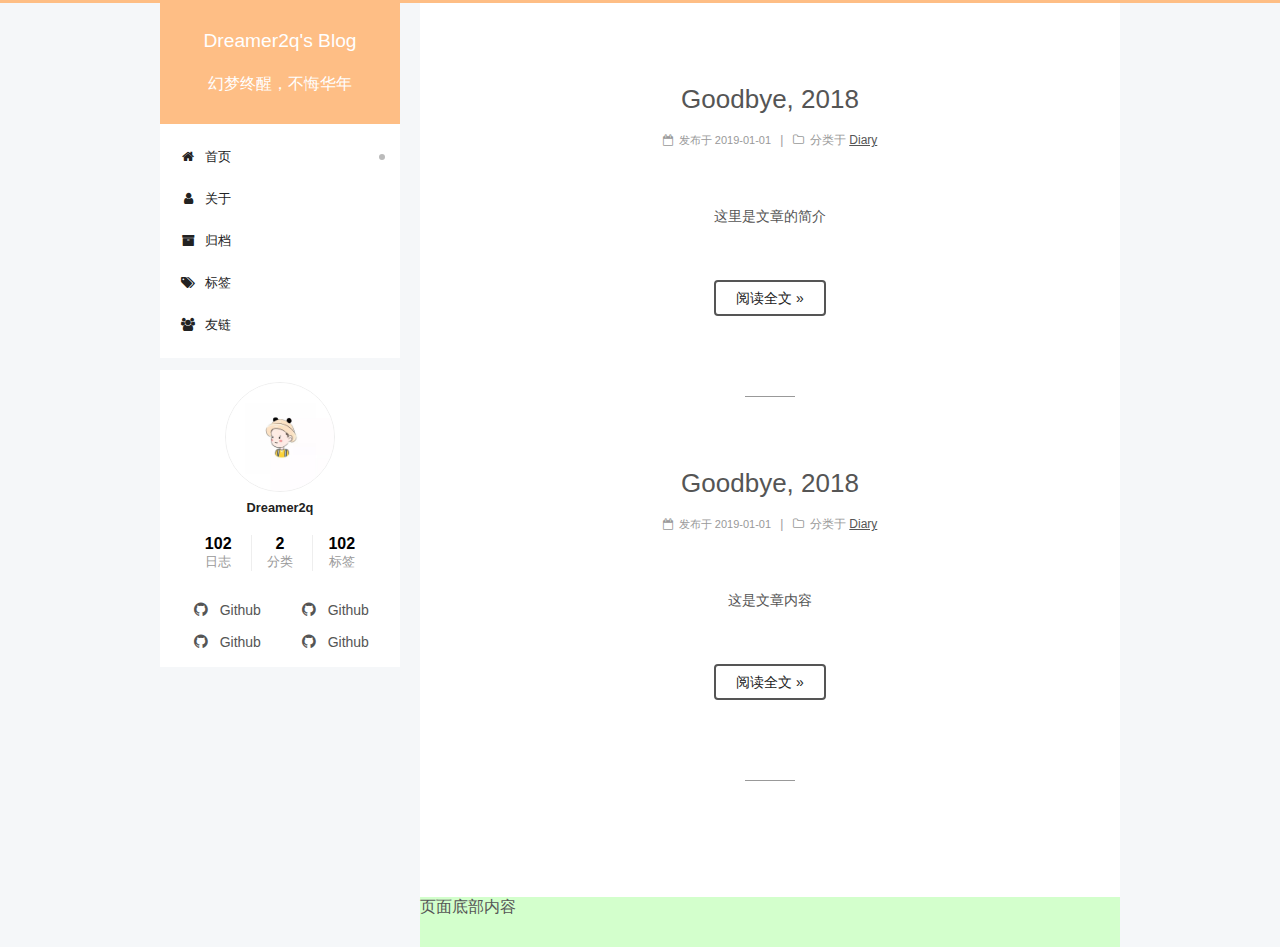
==== index.html @ f7cad0e8 "update" ====
<!DOCTYPE html>
<html lang="en">

<head>
    <meta charset="UTF-8">
    <meta name="viewport" content="width=device-width, initial-scale=1.0">
    <title>Dreamer2q's Blog</title>
    <link rel="stylesheet" href="css/main.css">
    <!-- <script src="https://kit.fontawesome.com/f183f2077d.js" crossorigin="anonymous"></script> -->
    <link href="https://cdn.jsdelivr.net/npm/font-awesome@4.7.0/css/font-awesome.min.css" rel="stylesheet"
        type="text/css">
</head>

<body>
    <div class="headerband"></div>
    <header id="header">
        <div class="header-inner">
            <div class="logo">
                <span>Dreamer2q's Blog</span>
                <p>幻梦终醒，不悔华年</p>
            </div>
            <div class="menu">
                <li class="menu-item-active"><a href="#"><i class="fa fa-fw fa-home"></i>首页</a></li>
                <li><a href="#"><i class="fa fa-fw fa-user"></i>关于</a></li>
                <li><a href="#"><i class="fa fa-fw fa-archive"></i>归档</a></li>
                <li><a href="#"><i class="fa fa-fw fa-tags"></i>标签</a></li>
                <li><a href="#"><i class="fa fa-fw fa-users"></i>友链</a></li>
            </div>
            <div id="person-bar">
                <img class="site-author-avatar" src="assets/avatar.jpg" alt="Dreamer2q" srcset="">
                <p class="site-author-name">Dreamer2q</p>
                <nav class="site-state">
                    <div class="site-state-item">
                        <a href="#">
                            <span class="site-state-item-count">102</span>
                            <span class="site-state-item-name">日志</span>
                        </a>
                    </div>
                    <div class="site-state-item">
                        <a href="#">
                            <span class="site-state-item-count">2</span>
                            <span class="site-state-item-name">分类</span>
                        </a>
                    </div>
                    <div class="site-state-item">
                        <a href="#">
                            <span class="site-state-item-count">102</span>
                            <span class="site-state-item-name">标签</span>
                        </a>
                    </div>
                </nav>
                <div class="site-author-link">
                    <span class="site-author-link-item">
                        <a href="#"><i class="fa fa-fw fa-github"></i>Github</a>
                    </span>
                    <span class="site-author-link-item">
                        <a href="#"><i class="fa fa-fw fa-github"></i>Github</a>
                    </span>
                    <span class="site-author-link-item">
                        <a href="#"><i class="fa fa-fw fa-github"></i>Github</a>
                    </span>
                    <span class="site-author-link-item">
                        <a href="#"><i class="fa fa-fw fa-github"></i>Github</a>
                    </span>
                </div>
            </div>
        </div>
    </header>

    <main id="main">
        <div class="main-inner">
            <section id="posts">
                <article class="post">
                    <div class="post-header">
                        <h1 class="post-title">
                            <a class="post-title-link" href="#">Goodbye, 2018</a>
                        </h1>
                        <div class="post-meta">
                            <span class="post-time">
                                <span class="post-meta-item-icon">
                                    <i class="fa fa-calendar-o"></i>
                                </span>
                                <span class="post-meta-item-text">发布于</span>
                                <span class="post-meta-item-time">2019-01-01</span>
                            </span>
                            <span class="post-category">
                                <span class="post-meta-divider">|</span>
                                <span class="post-meta-item-icon"><i class="fa fa-folder-o"></i></span>
                                <span class="post-meta-item-text">分类于</span>
                                <span><a href="#"><span>Diary</span></a></span>
                            </span>
                        </div>
                    </div>
                    <div class="post-body">
                        <div class="post-brief-wrapper">
                            这里是文章的简介
                        </div>
                        <div class="post-button center">
                            <a href="#" class="btn">阅读全文 »</a>
                        </div>
                    </div>
                    <div class="post-footer">
                        <div class="post-eof"></div>
                    </div>
                </article>

                <article class="post">
                    <div class="post-header">
                        <h1 class="post-title">
                            <a class="post-title-link" href="#">Goodbye, 2018</a>
                        </h1>
                        <div class="post-meta">
                            <span class="post-time">
                                <span class="post-meta-item-icon">
                                    <i class="fa fa-calendar-o"></i>
                                </span>
                                <span class="post-meta-item-text">发布于</span>
                                <span class="post-meta-item-time">2019-01-01</span>
                            </span>
                            <span class="post-category">
                                <span class="post-meta-divider">|</span>
                                <span class="post-meta-item-icon"><i class="fa fa-folder-o"></i></span>
                                <span class="post-meta-item-text">分类于</span>
                                <span><a href="#"><span>Diary</span></a></span>
                            </span>
                        </div>
                    </div>
                    <div class="post-body">
                        这是文章内容
                        <div class="post-button center">
                            <a href="#" class="btn">阅读全文 »</a>
                        </div>
                    </div>
                    <div class="post-footer">
                        <div class="post-eof"></div>
                    </div>
                </article>
            </section>
            <footer class="footer">
                <p>页面底部内容</p>
            </footer>
        </div>
        <div class="clearfix"></div>
    </main>



</body>

</html>
---- css/main.css ----
* {
  box-sizing: border-box;
}

body {
  margin: 0;
  padding: 0;
  border: 0;
  color: #555;
  background-color: #f5f7f9;
  font-family: "Lato", "PingFang SC", "Microsoft YaHei", sans-serif;
  height: 100%;
  position: relative;
}

#header {
  position: relative;
  margin: 0 auto;
  width: 960px;
}

.headerband {
  height: 3px;
  background: #febe85;
}

.header-inner {
  position: absolute;
  width: 240px;
  padding: 0;
  background-color: #f5f7f9;
  overflow: hidden;
  top: 0;
}

aside {
  width: 240px;
  margin: 0 16px;
  /* background-color: yellow; */
  float: left;
}

.menu {
  padding: 12px 0px;
  background-color: #fff;
}

.menu li {
  margin: 0;
  position: relative;
  text-decoration-style: none;
  list-style-type: none;
}

.menu a {
  display: block;
  padding: 12px 20px;
  text-decoration: none;
  font-size: 13px;
  color: #222;
}
.menu i {
  margin-right: 8px;
}

.menu a:hover {
  background-color: #eee;
}

.menu .menu-item-active::after {
  content: " ";
  position: absolute;
  top: 50%;
  margin-top: -3px;
  right: 15px;
  width: 6px;
  height: 6px;
  border-radius: 50%;
  background-color: #bbb;
}

.logo {
  padding: 12px;
  text-align: center;
  color: #fff;
  background-color: #febe85;
  line-height: 1.5;
}

.logo span {
  display: block;
  padding-top: 12px;
  font-size: 1.2em;
}

#person-bar {
  margin: 12px 0;
  padding: 12px;
  background-color: #fff;
}

.site-author-avatar {
  display: block;
  margin: 0 auto;
  width: 110px;
  height: 110px;
  border-radius: 250px;
  border-style: solid;
  border-width: 1px;
  border-color: #eee;
}

.site-author-name {
  text-align: center;
  display: block;
  color: #222;
  font-size: 0.8em;
  font-weight: 600;
  padding-bottom: 12px;
  margin: 8px;
}

.site-state {
  display: block;
  text-align: center;
}

.site-state-item {
  display: inline-block;
  padding: 0 15px;
  text-align: center;
  border-left: 1px solid #eee;
}

.site-state-item:first-child {
  border-left: none;
}

.site-state-item a {
  text-decoration: none;
  color: black;
}

.site-state-item-count {
  font-weight: 600;
  display: block;
}

.site-state-item-name {
  font-size: 13px;
  color: #999;
  display: block;
}

.site-author-link {
  margin-top: 20px;
  text-align: center;
  justify-content: center;
  flex-wrap: wrap;
  display: flex;
}

.site-author-link-item {
  margin: 5px 0 0 0;
  width: 50%;
}

.site-author-link-item a {
  display: block;
  font-size: 14px;
  text-decoration: none;
  color: #555;
  padding: 5px 0;
}

.site-author-link-item a:hover {
  background-color: #eee;
  border-radius: 8px;
}

.site-author-link-item i {
  display: inline-block;
  font-size: 16px;
  margin-right: 8px;
}

#main {
  margin: 0 auto;
  width: 960px;
}

.main-inner {
  float: right;
  width: 700px;
  padding-top: 30px;
  background-color: #fff;
}

#posts {
  padding: 40px;
  min-height: 700px;
}

.post {
  text-align: center;
  font-size: 14px;
  line-height: 2;
}

.post-title {
  font-size: 26px;
  word-break: break-word;
  font-weight: 400;
  margin: 0;
  padding: 0;
}

.post-title-link {
  color: #555;
  background-color: transparent;
  text-decoration: none;
  position: relative;
}

.post-title-link:hover::before {
  visibility: visible;
  transform: scaleX(1);
}

.post-title-link::before {
  position: absolute;
  content: "";
  height: 2px;
  bottom: -2px;
  left: 0;
  right: 0;
  visibility: hidden;
  background-color: #000;
  transform: scaleX(0);
  transition-duration: 0.3s;
  transition-timing-function: ease-in-out;
  transition-delay: 0s;
}

.post-meta {
  margin: 3px 0 50px 0;
  color: #999;
  font-size: 12px;
  text-align: center;
}

.post-meta a {
  color: #555;
}

.post-time {
  font-size: 11px;
}

.post-meta-item-icon {
  margin-right: 3px;
}

.post-meta-item-text {
  font-size: inherit;
}

.post-meta-divider {
  margin: 0 0.5em;
}

.post-category {
  font-size: inherit;
}

.post-button {
  margin-top: 50px;
  font-size: 14px;
  line-height: 2;
}

.btn {
  text-decoration: none;
  display: inline-block;
  padding: 2px 20px;
  color: #222;
  background-color: #fff;
  border: solid 2px #555;
  border-radius: 4px;
  transition-property: background-color;
  transition-duration: 0.2s;
  transition-timing-function: ease-in-out;
  transition-delay: 0;
}

.btn:hover {
  background-color: #febe85;
}

.post-eof {
  display: block;
  margin: 80px auto 60px;
  height: 1px;
  background-color: #999;
  width: 8%;
}

.clearfix::after {
  content: "";
  clear: both;
  display: table;
}

.main-center {
  width: 960px;
  margin: auto;
}

footer {
  margin: 0;
  padding: 0;
  width: 95%;
  background-color: #22ff0033;
}

.footer {
  min-height: 50px;
  width: 100%;
}
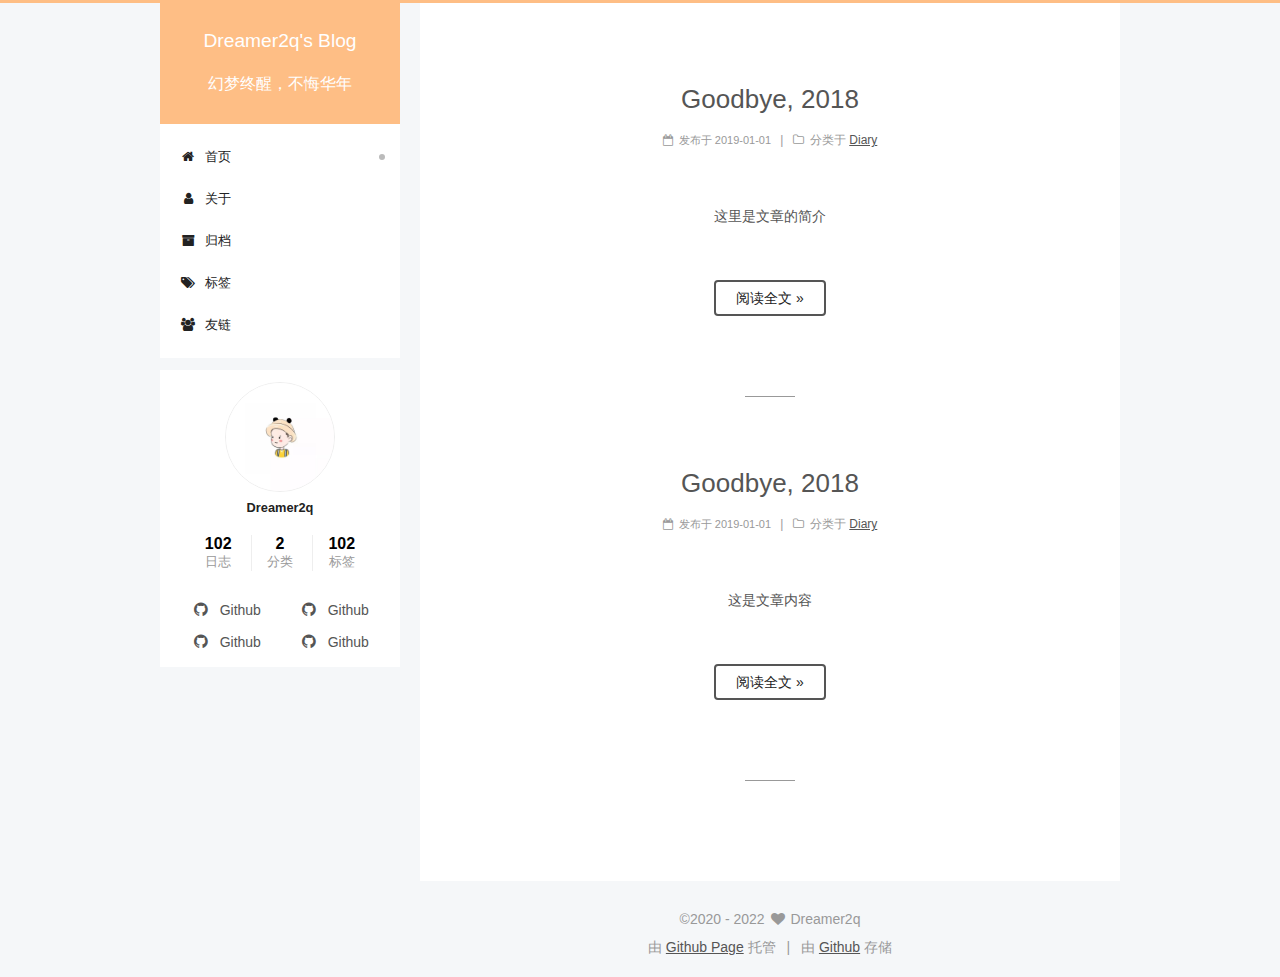
==== commit 1d3e4ec9: "update" ====
--- a/index.html
+++ b/index.html
@@ -136,14 +136,23 @@
                     </div>
                 </article>
             </section>
-            <footer class="footer">
-                <p>页面底部内容</p>
-            </footer>
         </div>
         <div class="clearfix"></div>
     </main>
 
-
+    <footer id="footer">
+        <div class="footer-inner">
+            <div class="copyright">
+                ©2020 - 2022 <span class="with-love"><i class="fa fa-fw fa-heart"></i></span>
+                <span class="author">Dreamer2q</span>
+            </div>
+            <div class="runs-on">
+                由 <a href="https://pages.github.com/" target="blank">Github Page</a> 托管
+                <span class="post-meta-divider">|</span>
+                由 <a href="https://github.com/dreamer2q/html-blog" target="blank">Github</a> 存储
+            </div>
+        </div>
+    </footer>
 
 </body>
 
--- a/css/main.css
+++ b/css/main.css
@@ -317,13 +317,25 @@
 }
 
 footer {
-  margin: 0;
-  padding: 0;
-  width: 95%;
-  background-color: #22ff0033;
-}
-
-.footer {
+  font-size: 14px;
+  color: #999;
+  line-height: 2;
+}
+
+footer a {
+  color: #555;
+}
+
+#footer {
+  width: 100%;
   min-height: 50px;
-  width: 100%;
-}
+  margin-top: 8px;
+  padding: 16px 0;
+}
+
+.footer-inner {
+  text-align: center;
+  margin: 0 auto;
+  width: 960px;
+  padding-left: 260px;
+}
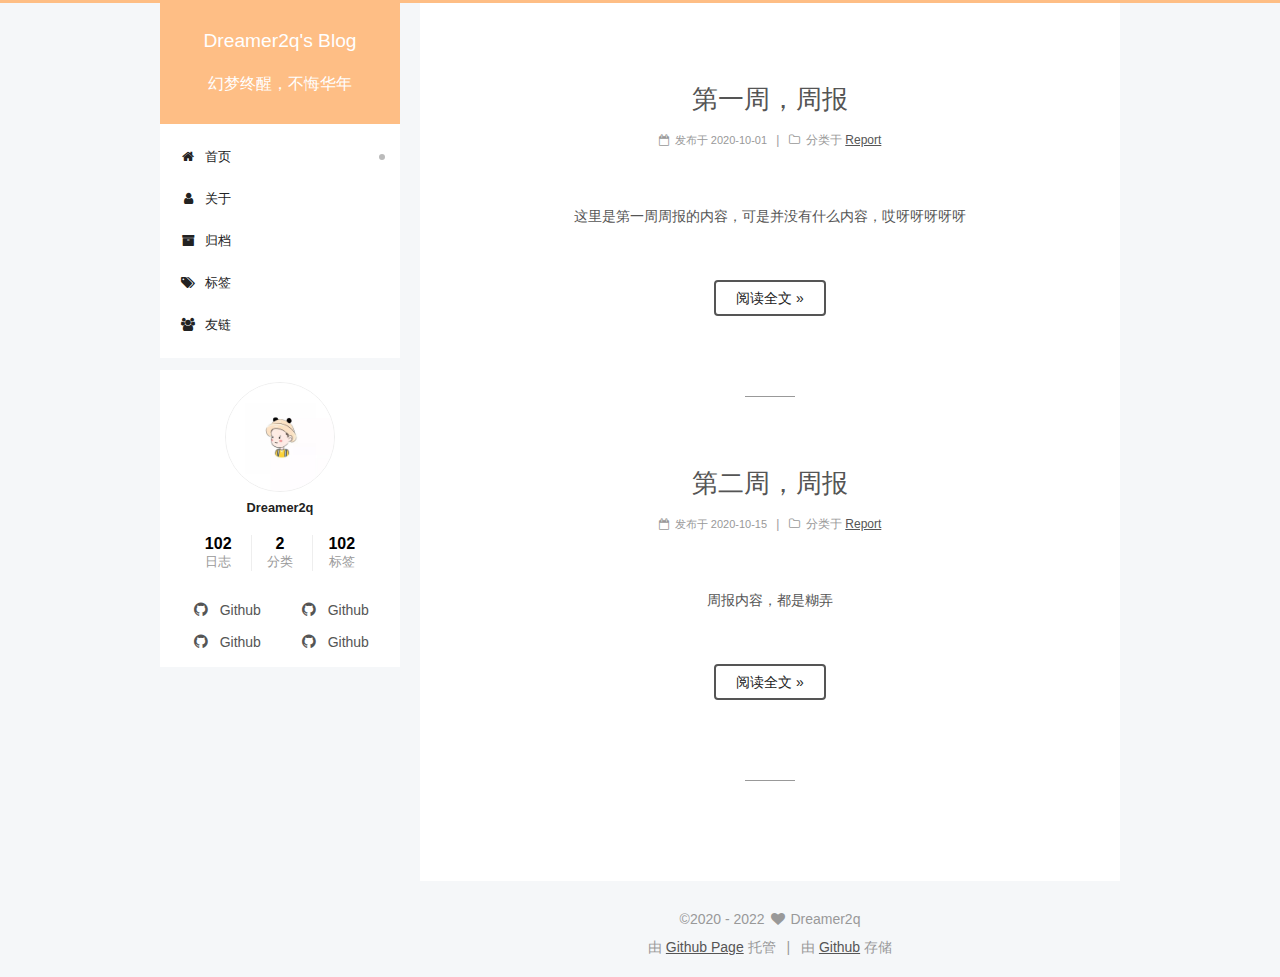
==== commit a24ec3f8: "fix link" ====
--- a/index.html
+++ b/index.html
@@ -73,7 +73,7 @@
                 <article class="post">
                     <div class="post-header">
                         <h1 class="post-title">
-                            <a class="post-title-link" href="#">Goodbye, 2018</a>
+                            <a class="post-title-link" href="#">第一周，周报</a>
                         </h1>
                         <div class="post-meta">
                             <span class="post-time">
@@ -81,19 +81,19 @@
                                     <i class="fa fa-calendar-o"></i>
                                 </span>
                                 <span class="post-meta-item-text">发布于</span>
-                                <span class="post-meta-item-time">2019-01-01</span>
+                                <span class="post-meta-item-time">2020-10-01</span>
                             </span>
                             <span class="post-category">
                                 <span class="post-meta-divider">|</span>
                                 <span class="post-meta-item-icon"><i class="fa fa-folder-o"></i></span>
                                 <span class="post-meta-item-text">分类于</span>
-                                <span><a href="#"><span>Diary</span></a></span>
+                                <span><a href="#"><span>Report</span></a></span>
                             </span>
                         </div>
                     </div>
                     <div class="post-body">
                         <div class="post-brief-wrapper">
-                            这里是文章的简介
+                            这里是第一周周报的内容，可是并没有什么内容，哎呀呀呀呀呀
                         </div>
                         <div class="post-button center">
                             <a href="#" class="btn">阅读全文 »</a>
@@ -107,7 +107,7 @@
                 <article class="post">
                     <div class="post-header">
                         <h1 class="post-title">
-                            <a class="post-title-link" href="#">Goodbye, 2018</a>
+                            <a class="post-title-link" href="article.html">第二周，周报</a>
                         </h1>
                         <div class="post-meta">
                             <span class="post-time">
@@ -115,20 +115,20 @@
                                     <i class="fa fa-calendar-o"></i>
                                 </span>
                                 <span class="post-meta-item-text">发布于</span>
-                                <span class="post-meta-item-time">2019-01-01</span>
+                                <span class="post-meta-item-time">2020-10-15</span>
                             </span>
                             <span class="post-category">
                                 <span class="post-meta-divider">|</span>
                                 <span class="post-meta-item-icon"><i class="fa fa-folder-o"></i></span>
                                 <span class="post-meta-item-text">分类于</span>
-                                <span><a href="#"><span>Diary</span></a></span>
+                                <span><a href="#"><span>Report</span></a></span>
                             </span>
                         </div>
                     </div>
                     <div class="post-body">
-                        这是文章内容
+                        周报内容，都是糊弄
                         <div class="post-button center">
-                            <a href="#" class="btn">阅读全文 »</a>
+                            <a href="article.html" class="btn">阅读全文 »</a>
                         </div>
                     </div>
                     <div class="post-footer">
--- a/css/main.css
+++ b/css/main.css
@@ -13,15 +13,15 @@
   position: relative;
 }
 
+.headerband {
+  height: 3px;
+  background: #febe85;
+}
+
 #header {
   position: relative;
   margin: 0 auto;
   width: 960px;
-}
-
-.headerband {
-  height: 3px;
-  background: #febe85;
 }
 
 .header-inner {
@@ -31,13 +31,6 @@
   background-color: #f5f7f9;
   overflow: hidden;
   top: 0;
-}
-
-aside {
-  width: 240px;
-  margin: 0 16px;
-  /* background-color: yellow; */
-  float: left;
 }
 
 .menu {
@@ -185,8 +178,10 @@
 }
 
 #main {
+  display: block;
   margin: 0 auto;
   width: 960px;
+  min-height: 700px;
 }
 
 .main-inner {
@@ -339,3 +334,40 @@
   width: 960px;
   padding-left: 260px;
 }
+
+@media (max-width: 991px) {
+  #header {
+    width: auto;
+  }
+
+  .header-inner {
+    position: relative;
+    width: auto;
+  }
+
+  #person-bar {
+    display: none;
+  }
+
+  #main {
+    width: 100%;
+    margin: 0 auto;
+  }
+
+  .main-inner {
+    width: 100%;
+  }
+
+  .footer-inner {
+    width: auto;
+    padding-left: 0;
+  }
+}
+
+
+
+#disqus_thread {
+  display: block;
+  padding: 12px;
+  /* margin: 12px; */
+}
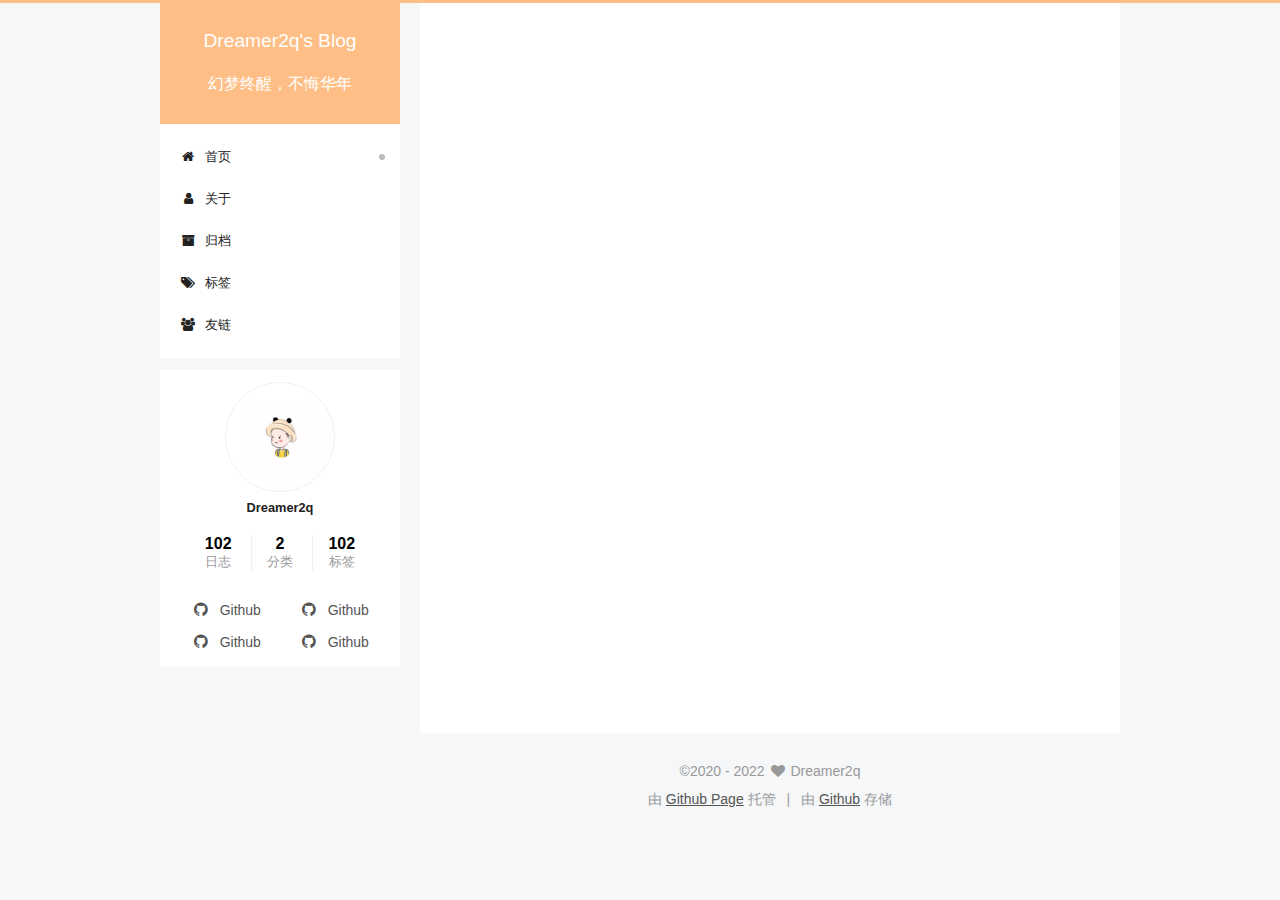
==== commit 31afab6c: "update" ====
--- a/index.html
+++ b/index.html
@@ -9,6 +9,8 @@
     <!-- <script src="https://kit.fontawesome.com/f183f2077d.js" crossorigin="anonymous"></script> -->
     <link href="https://cdn.jsdelivr.net/npm/font-awesome@4.7.0/css/font-awesome.min.css" rel="stylesheet"
         type="text/css">
+    <script src="js/jquery.js"></script>
+    <script src="js/blog.js"></script>
 </head>
 
 <body>
@@ -70,10 +72,10 @@
     <main id="main">
         <div class="main-inner">
             <section id="posts">
-                <article class="post">
+                <!-- <article class="post">
                     <div class="post-header">
                         <h1 class="post-title">
-                            <a class="post-title-link" href="#">第一周，周报</a>
+                            <a class="post-title-link" href="article.html">第一周，周报</a>
                         </h1>
                         <div class="post-meta">
                             <span class="post-time">
@@ -96,49 +98,33 @@
                             这里是第一周周报的内容，可是并没有什么内容，哎呀呀呀呀呀
                         </div>
                         <div class="post-button center">
-                            <a href="#" class="btn">阅读全文 »</a>
-                        </div>
-                    </div>
-                    <div class="post-footer">
-                        <div class="post-eof"></div>
-                    </div>
-                </article>
-
-                <article class="post">
-                    <div class="post-header">
-                        <h1 class="post-title">
-                            <a class="post-title-link" href="article.html">第二周，周报</a>
-                        </h1>
-                        <div class="post-meta">
-                            <span class="post-time">
-                                <span class="post-meta-item-icon">
-                                    <i class="fa fa-calendar-o"></i>
-                                </span>
-                                <span class="post-meta-item-text">发布于</span>
-                                <span class="post-meta-item-time">2020-10-15</span>
-                            </span>
-                            <span class="post-category">
-                                <span class="post-meta-divider">|</span>
-                                <span class="post-meta-item-icon"><i class="fa fa-folder-o"></i></span>
-                                <span class="post-meta-item-text">分类于</span>
-                                <span><a href="#"><span>Report</span></a></span>
-                            </span>
-                        </div>
-                    </div>
-                    <div class="post-body">
-                        周报内容，都是糊弄
-                        <div class="post-button center">
                             <a href="article.html" class="btn">阅读全文 »</a>
                         </div>
                     </div>
                     <div class="post-footer">
                         <div class="post-eof"></div>
                     </div>
-                </article>
+                </article> -->
             </section>
         </div>
         <div class="clearfix"></div>
     </main>
+
+    <script>
+        $.get(`${baseUrl}/articles`).done((data) => {
+            if (data.code != 200) {
+                console.log(`requet error: ${data.message}`);
+                return;
+            }
+            console.log(data);
+            data.data.forEach(item => {
+                let article = generateArticle(item);
+                $('#posts').append(article);
+                console.log(article);
+            });
+            // $('posts').append('');
+        });
+    </script>
 
     <footer id="footer">
         <div class="footer-inner">
@@ -153,7 +139,6 @@
             </div>
         </div>
     </footer>
-
 </body>
 
 </html>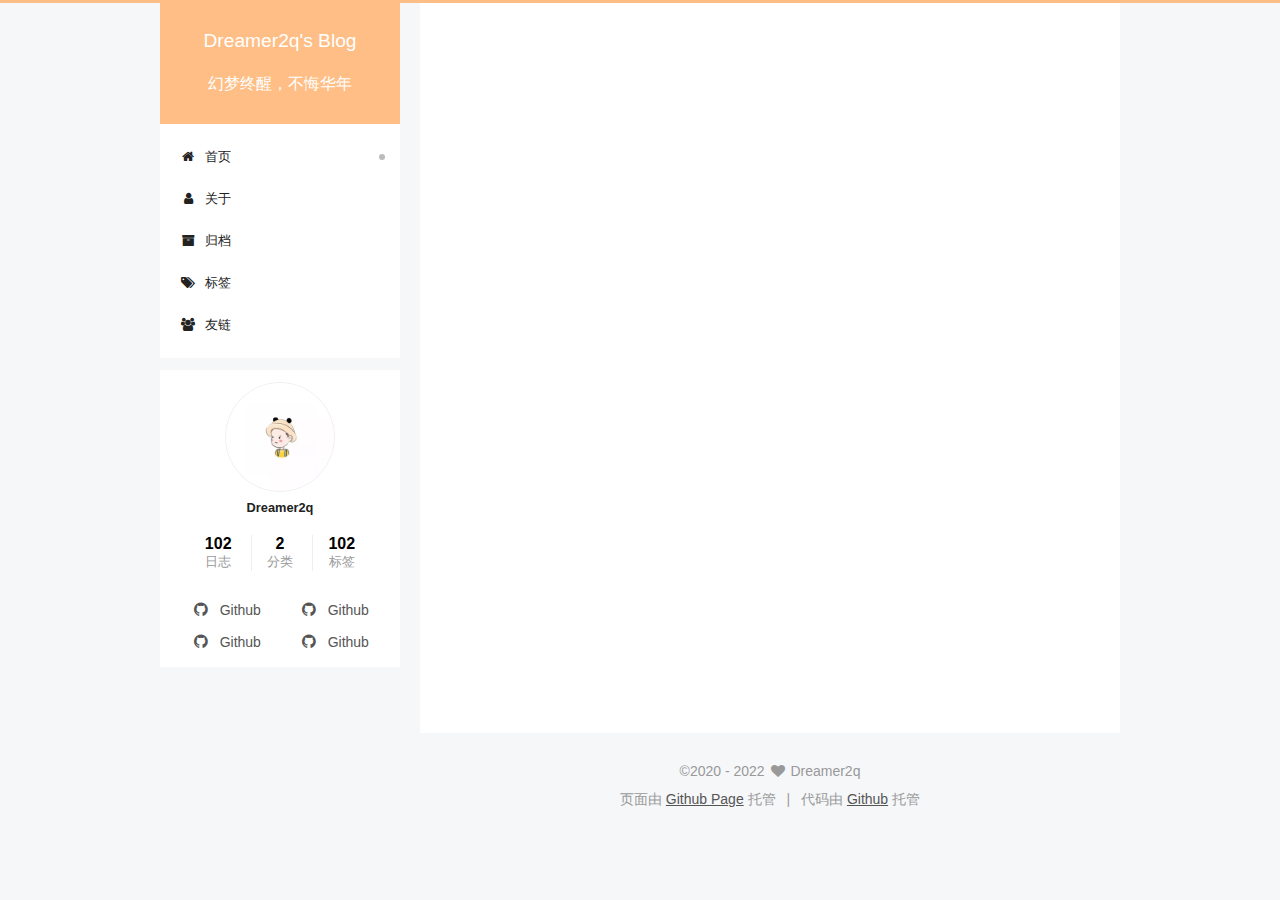
==== commit 2bce9114: "update" ====
--- a/index.html
+++ b/index.html
@@ -112,17 +112,13 @@
 
     <script>
         $.get(`${baseUrl}/articles`).done((data) => {
-            if (data.code != 200) {
-                console.log(`requet error: ${data.message}`);
-                return;
-            }
-            console.log(data);
+            checkResp(data);
+            let posts = $('#posts');
             data.data.forEach(item => {
                 let article = generateArticle(item);
-                $('#posts').append(article);
-                console.log(article);
+                posts.append(article);
             });
-            // $('posts').append('');
+            console.log(data);
         });
     </script>
 
@@ -133,9 +129,9 @@
                 <span class="author">Dreamer2q</span>
             </div>
             <div class="runs-on">
-                由 <a href="https://pages.github.com/" target="blank">Github Page</a> 托管
+                页面由 <a href="https://pages.github.com/" target="blank">Github Page</a> 托管
                 <span class="post-meta-divider">|</span>
-                由 <a href="https://github.com/dreamer2q/html-blog" target="blank">Github</a> 存储
+                代码由 <a href="https://github.com/dreamer2q/html-blog" target="blank">Github</a> 托管
             </div>
         </div>
     </footer>
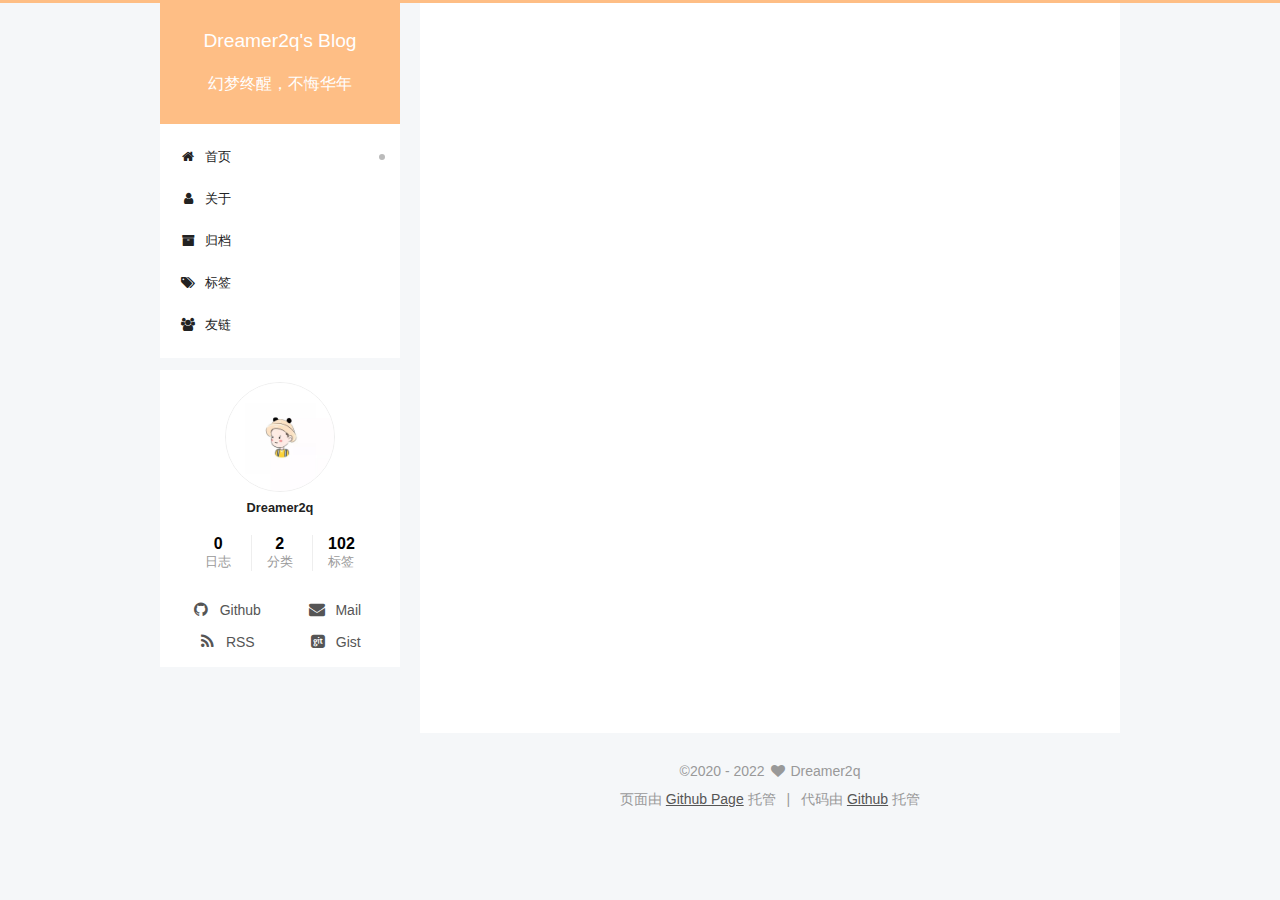
==== commit 6adf2fb0: "update" ====
--- a/index.html
+++ b/index.html
@@ -22,11 +22,11 @@
                 <p>幻梦终醒，不悔华年</p>
             </div>
             <div class="menu">
-                <li class="menu-item-active"><a href="#"><i class="fa fa-fw fa-home"></i>首页</a></li>
-                <li><a href="#"><i class="fa fa-fw fa-user"></i>关于</a></li>
-                <li><a href="#"><i class="fa fa-fw fa-archive"></i>归档</a></li>
-                <li><a href="#"><i class="fa fa-fw fa-tags"></i>标签</a></li>
-                <li><a href="#"><i class="fa fa-fw fa-users"></i>友链</a></li>
+                <li class="menu-item-active"><a href="index.html"><i class="fa fa-fw fa-home"></i>首页</a></li>
+                <li><a href="about.html"><i class="fa fa-fw fa-user"></i>关于</a></li>
+                <li><a href="archive.html"><i class="fa fa-fw fa-archive"></i>归档</a></li>
+                <li><a href="tags.html"><i class="fa fa-fw fa-tags"></i>标签</a></li>
+                <li><a href="friends.html"><i class="fa fa-fw fa-users"></i>友链</a></li>
             </div>
             <div id="person-bar">
                 <img class="site-author-avatar" src="assets/avatar.jpg" alt="Dreamer2q" srcset="">
@@ -34,35 +34,35 @@
                 <nav class="site-state">
                     <div class="site-state-item">
                         <a href="#">
-                            <span class="site-state-item-count">102</span>
+                            <span id="post-article-count" class="site-state-item-count">0</span>
                             <span class="site-state-item-name">日志</span>
                         </a>
                     </div>
                     <div class="site-state-item">
                         <a href="#">
-                            <span class="site-state-item-count">2</span>
+                            <span id="post-category-count" class="site-state-item-count">2</span>
                             <span class="site-state-item-name">分类</span>
                         </a>
                     </div>
                     <div class="site-state-item">
                         <a href="#">
-                            <span class="site-state-item-count">102</span>
+                            <span id="post-tag-count" class="site-state-item-count">102</span>
                             <span class="site-state-item-name">标签</span>
                         </a>
                     </div>
                 </nav>
                 <div class="site-author-link">
                     <span class="site-author-link-item">
-                        <a href="#"><i class="fa fa-fw fa-github"></i>Github</a>
+                        <a href="https://github.com/dreaemr2q"><i class="fa fa-fw fa-github"></i>Github</a>
                     </span>
                     <span class="site-author-link-item">
-                        <a href="#"><i class="fa fa-fw fa-github"></i>Github</a>
+                        <a href="mailto:dreamer22qq@gmail.com"><i class="fa fa-fw fa-envelope"></i>Mail</a>
                     </span>
                     <span class="site-author-link-item">
-                        <a href="#"><i class="fa fa-fw fa-github"></i>Github</a>
+                        <a href="https://dreamer2q.wang/feed"><i class="fa fa-fw fa-rss"></i>RSS</a>
                     </span>
                     <span class="site-author-link-item">
-                        <a href="#"><i class="fa fa-fw fa-github"></i>Github</a>
+                        <a href="https://gist.github.com/dreamer2q"><i class="fa fa-fw fa-git-square"></i>Gist</a>
                     </span>
                 </div>
             </div>
@@ -72,39 +72,6 @@
     <main id="main">
         <div class="main-inner">
             <section id="posts">
-                <!-- <article class="post">
-                    <div class="post-header">
-                        <h1 class="post-title">
-                            <a class="post-title-link" href="article.html">第一周，周报</a>
-                        </h1>
-                        <div class="post-meta">
-                            <span class="post-time">
-                                <span class="post-meta-item-icon">
-                                    <i class="fa fa-calendar-o"></i>
-                                </span>
-                                <span class="post-meta-item-text">发布于</span>
-                                <span class="post-meta-item-time">2020-10-01</span>
-                            </span>
-                            <span class="post-category">
-                                <span class="post-meta-divider">|</span>
-                                <span class="post-meta-item-icon"><i class="fa fa-folder-o"></i></span>
-                                <span class="post-meta-item-text">分类于</span>
-                                <span><a href="#"><span>Report</span></a></span>
-                            </span>
-                        </div>
-                    </div>
-                    <div class="post-body">
-                        <div class="post-brief-wrapper">
-                            这里是第一周周报的内容，可是并没有什么内容，哎呀呀呀呀呀
-                        </div>
-                        <div class="post-button center">
-                            <a href="article.html" class="btn">阅读全文 »</a>
-                        </div>
-                    </div>
-                    <div class="post-footer">
-                        <div class="post-eof"></div>
-                    </div>
-                </article> -->
             </section>
         </div>
         <div class="clearfix"></div>
@@ -112,12 +79,14 @@
 
     <script>
         $.get(`${baseUrl}/articles`).done((data) => {
-            checkResp(data);
+            let resp = parseResp(data);
             let posts = $('#posts');
-            data.data.forEach(item => {
+            resp.forEach(item => {
                 let article = generateArticle(item);
                 posts.append(article);
             });
+            let postCount = $("#post-article-count");
+            postCount.html(`${resp.length}`);
             console.log(data);
         });
     </script>
--- a/css/main.css
+++ b/css/main.css
@@ -11,6 +11,10 @@
   font-family: "Lato", "PingFang SC", "Microsoft YaHei", sans-serif;
   height: 100%;
   position: relative;
+}
+
+img {
+  max-width: 650px;
 }
 
 .headerband {
@@ -274,6 +278,10 @@
   line-height: 2;
 }
 
+.center {
+  margin: 0 auto;
+}
+
 .btn {
   text-decoration: none;
   display: inline-block;
@@ -300,6 +308,16 @@
   width: 8%;
 }
 
+/* 
+.post-body{
+
+} 
+*/
+
+.post-detail {
+  text-align: start;
+}
+
 .clearfix::after {
   content: "";
   clear: both;
@@ -364,8 +382,6 @@
   }
 }
 
-
-
 #disqus_thread {
   display: block;
   padding: 12px;
